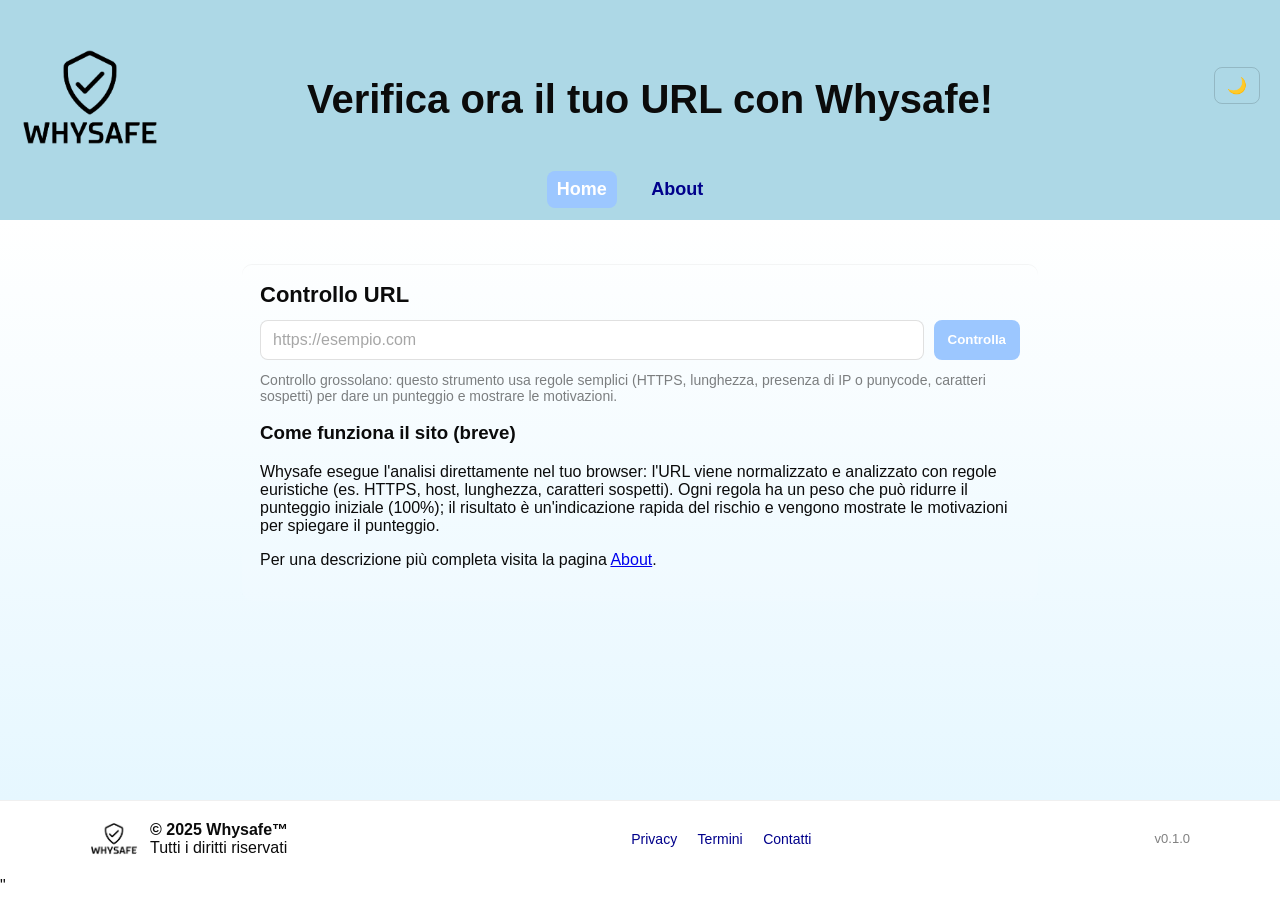
==== Whysafe/index.html @ 970ebcc9 "Secondo commit" ====
<!DOCTYPE html>
<html lang="en">
<head>
    <meta charset="UTF-8">
    <meta name="viewport" content="width=device-width, initial-scale=1.0">
    <title>Document</title>
    <link rel="stylesheet" href="styles.css">
</head>
<body>
    <header>
        <div class="navbar">
            <div class="logo"><img src="Elementi/WHISAFE3.png"> </div>
            <h1>Verifica ora il tuo URL con Whysafe!</h1>
            <nav>
                <li><a class="active" href="Index.html">Home</a></li>
                <li><a href="about.html">About</a></li>
            </nav>
            <button class="theme-toggle" aria-label="Switch to dark mode">🌙</button>
            <div class="burger">
                <div class=""></div>
                <div class=""></div>
                <div class=""></div>
            </div>
        </div>
        
    </header>
    <main>
      <section class="url-checker">
        <h2>Controllo URL</h2>
        <form id="urlForm" novalidate>
          <label for="urlInput" class="sr-only">Inserisci URL da controllare</label>
          <div class="input-row">
            <input id="urlInput" type="url" placeholder="https://esempio.com" required>
            <button type="submit" class="btn-check">Controlla</button>
          </div>
        </form>

        <div id="result" class="result hidden" aria-live="polite">
          <div class="score">
            <strong>Punteggio:</strong>
            <span id="scoreValue">—</span>
            <span id="scoreLabel" class="score-label"></span>
          </div>
          <ul id="reasons" class="reasons"></ul>
        </div>

        <p class="note">Controllo grossolano: questo strumento usa regole semplici (HTTPS, lunghezza, presenza di IP o punycode, caratteri sospetti) per dare un punteggio e mostrare le motivazioni.</p>

        <section class="how-it-works">
          <h3>Come funziona il sito (breve)</h3>
          <p>Whysafe esegue l'analisi direttamente nel tuo browser: l'URL viene normalizzato e analizzato con regole euristiche (es. HTTPS, host, lunghezza, caratteri sospetti). Ogni regola ha un peso che può ridurre il punteggio iniziale (100%); il risultato è un'indicazione rapida del rischio e vengono mostrate le motivazioni per spiegare il punteggio.</p>
          <p>Per una descrizione più completa visita la pagina <a href="about.html">About</a>.</p>
        </section>
      </section>
    </main>
    <footer class="site-footer">
      <div class="footer-inner">
        <div class="footer-brand">
          <img class="footer-logo" src="Elementi/WHISAFE3.png" alt="Whysafe logo">
          <div>
            <div class="trademark">© 2025 Whysafe™</div>
            <div class="small">Tutti i diritti riservati</div>
          </div>
        </div>

        <nav class="footer-nav" aria-label="Footer">
          <a href="privacy.html">Privacy</a>
          <a href="terms.html">Termini</a>
          <a href="contact.html">Contatti</a>
        </nav>

        <div class="footer-meta">
          <div class="version">v0.1.0</div>
        </div>
      </div>
    </footer>
    <script src="script.js"></script>
</body>
</html>"
---- Whysafe/styles.css ----
/* Theme variables */
:root {
  --bg: #ffffff;
  --text: #0b0b0b;
  --header-bg: lightblue;
  --nav-link: darkblue;
  --nav-link-hover-bg: rgb(171,171,171);
  /* default main background: gradient bianco -> azzurro */
  --main-bg: linear-gradient(180deg,#ffffff 0%, #e6f7ff 100%);
  --accent: #9cc7ff;
} 

/* Dark theme overrides */
[data-theme="dark"] {
  --bg: #0b1220;
  --text: #e6eef8;
  --header-bg: #061827;
  --nav-link: #9cc7ff;
  --nav-link-hover-bg: rgba(255,255,255,0.08);
  --main-bg: #0b1620;
  --accent: #7fb0ff;
}

body { font-family: Arial, sans-serif; margin:0; padding:0; background:var(--bg); color:var(--text); transition: background-color .3s, color .3s;}

/* Spaziatura paragrafi */
p { margin-bottom: 14px; }

/*Sezione HEADER*/
header {background-color: var(--header-bg); padding-bottom:10px;padding-top:20px;}
.logo > img {width: 140px; height: 100px;float: left; margin-left: 20px;}
.navbar {position: relative;}
.navbar > h1 {padding-top: 30px;text-align: center;font-size:40px;margin-right: 140px;}
.navbar > nav {text-align: center; padding-top: 20px;}
.navbar > nav > li {display: inline-flex; margin-right: 20px; list-style:none;}
.navbar > nav > li > a {text-decoration: none; color: var(--nav-link);font-weight: bolder;font-size: 18px; padding:10px; transition: background-color 0.3s, color 0.3s,font-weight 0.3s, border-radius 0.3s;}
.navbar > nav > li > a:hover {background-color: var(--nav-link-hover-bg); border-radius: 10px;color:var(--text);font-weight: bold;}

/* active link */
.navbar > nav > li > a.active { background: var(--accent); color: #fff; border-radius: 8px; padding: 8px 10px; }

/* theme toggle button */
.theme-toggle { position: absolute; right: 20px; top: 20px; background: transparent; border: 1px solid rgba(0,0,0,0.15); color: var(--text); padding: 8px 12px; border-radius: 8px; cursor: pointer; font-size: 16px; transition: background-color .2s, color .2s; }
.theme-toggle:hover { background-color: rgba(0,0,0,0.06); }
.theme-toggle:focus { outline: 2px solid var(--accent); outline-offset: 2px; }

/*Sezione MAIN*/
main {padding: 20px; background: var(--main-bg); min-height: 60vh; transition: background .3s; }

/* URL checker */
.url-checker { max-width: 760px; margin: 24px auto; background: rgba(255,255,255,0.03); padding: 18px; border-radius: 10px; box-shadow: 0 1px 0 rgba(0,0,0,0.04) inset; }
.url-checker h2 { margin: 0 0 12px 0; font-size: 22px; }
.input-row { display:flex; gap:10px; }
.input-row input { flex:1; padding:10px 12px; border-radius:8px; border:1px solid rgba(0,0,0,0.12); font-size:16px; background:var(--bg); color:var(--text); }
.input-row input::placeholder { color: rgba(0,0,0,0.35); }
.btn-check { padding:10px 14px; border-radius:8px; border:none; background:var(--accent); color:#fff; cursor:pointer; font-weight:700; }
.btn-check:hover { opacity:0.95; }
.result.hidden { display:none; }
.result { margin-top:16px; }
.score { font-size:18px; margin-bottom:10px; }
#scoreValue { display:inline-block; min-width:48px; text-align:center; font-weight:700; padding:4px 8px; border-radius:6px; color:#fff; }
.score-label { margin-left:10px; font-weight:600; }
.reasons { margin:0; padding:0 0 0 18px; }
.reasons li { margin:6px 0; }
.reasons li.pass { color: #90d68b; }
.reasons li.fail { color: #ff9b9b; }
.note { margin-top:12px; color: rgba(0,0,0,0.5); font-size:14px; }
/* About section */
.about { max-width: 860px; margin: 20px auto; background: rgba(255,255,255,0.92); padding: 22px; border-radius: 12px; border: 1px solid rgba(0,0,0,0.06); box-shadow: 0 6px 18px rgba(0,0,0,0.06); }
.about h2 { margin-top:0; font-size:22px; }
.about h3 { margin-top:10px; font-size:18px; }
.about p, .about li, .about ol li { color: var(--text); line-height:1.6; margin-bottom:8px; }
.about ul, .about ol { padding-left:20px; }
.about code { background: rgba(0,0,0,0.04); padding:2px 6px; border-radius:4px; font-family:monospace; font-size:90%; }
.about .note { margin-top:10px; }
@media (max-width:600px) {
  .about { padding:14px; margin:16px; }
}
/* small utility */
.sr-only { position:absolute; width:1px; height:1px; padding:0; margin:-1px; overflow:hidden; clip:rect(0,0,0,0); border:0; }

/* smooth logo fade */
.logo > img { transition: opacity .28s ease; }

/* dark tweaks */
[data-theme="dark"] .url-checker { background: rgba(255,255,255,0.02); }
[data-theme="dark"] .about { background: rgba(255,255,255,0.02); border-color: rgba(255,255,255,0.04); box-shadow: none; }
[data-theme="dark"] .input-row input::placeholder { color: rgba(230,238,248,0.45); }
[data-theme="dark"] .note { color: rgba(230,238,248,0.6); }

/* Contact section */
.contact-section { max-width: 860px; margin: 18px auto; display:grid; grid-template-columns: repeat(auto-fit,minmax(240px,1fr)); gap:16px; }
.contact-card { background: var(--bg); border:1px solid rgba(0,0,0,0.06); padding:16px; border-radius:10px; box-shadow: 0 3px 10px rgba(0,0,0,0.04); }
.contact-card h4 { margin:0 0 8px 0; font-size:16px; }
.contact-card p { margin:0; font-size:14px; color:var(--text); }
.contact-card a { color: var(--nav-link); text-decoration:none; }
.contact-form { grid-column: 1/-1; margin-top:6px; }
.contact-form input, .contact-form textarea { width:100%; padding:10px; border-radius:8px; border:1px solid rgba(0,0,0,0.1); margin-bottom:8px; background:var(--bg); color:var(--text); }
.contact-form button { background:var(--accent); color:#fff; border:none; padding:10px 12px; border-radius:8px; cursor:pointer; font-weight:700; }

@media (max-width:600px) {
  .contact-section { grid-template-columns: 1fr; }
}

/* dark tweaks for contact */
[data-theme="dark"] .contact-card { border-color: rgba(255,255,255,0.04); box-shadow:none; }

/* Footer */
.site-footer { border-top:1px solid rgba(0,0,0,0.06); padding:20px 12px; background: transparent; color:var(--text); }
.footer-inner { max-width:1100px; margin:0 auto; display:flex; gap:20px; align-items:center; justify-content:space-between; flex-wrap:wrap; }
.footer-brand { display:flex; gap:12px; align-items:center; }
.footer-brand .footer-logo { width:48px; height:auto; border-radius:6px; transition: opacity .25s ease; }
.trademark { font-weight:700; }
.footer-nav a { margin:0 8px; color:var(--nav-link); text-decoration:none; font-size:14px; }
.footer-nav a:hover { text-decoration:underline; }
.footer-meta { display:flex; gap:12px; align-items:center; color:rgba(0,0,0,0.6); font-size:14px; }

.version { font-size:13px; color:rgba(0,0,0,0.5); }

@media (max-width:600px) {
  .footer-inner { flex-direction:column; align-items:flex-start; }
  .footer-nav { margin-top:10px; }
}

/* dark footer tweaks */
[data-theme="dark"] .site-footer { border-top-color: rgba(255,255,255,0.03); color:var(--text); }
[data-theme="dark"] .footer-meta { color: rgba(230,238,248,0.6); }
[data-theme="dark"] .footer-nav a { color: var(--nav-link); }
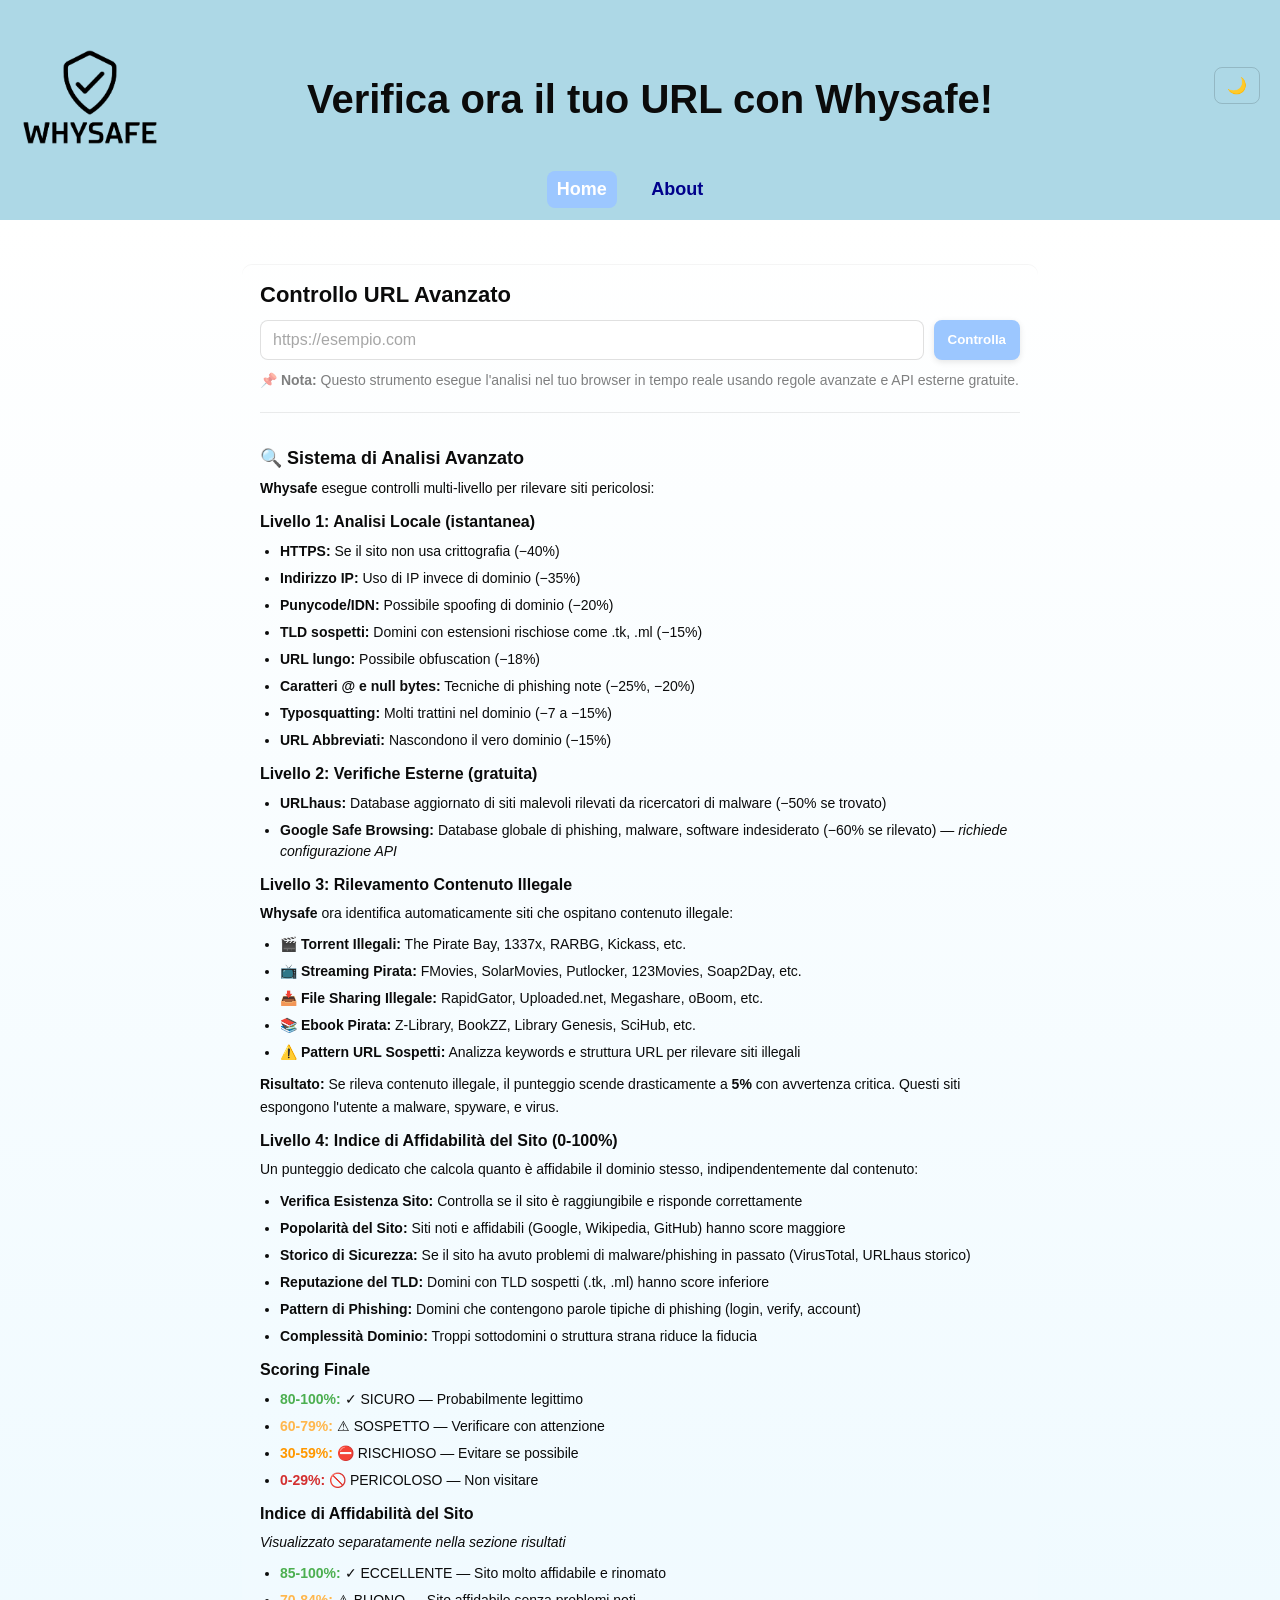
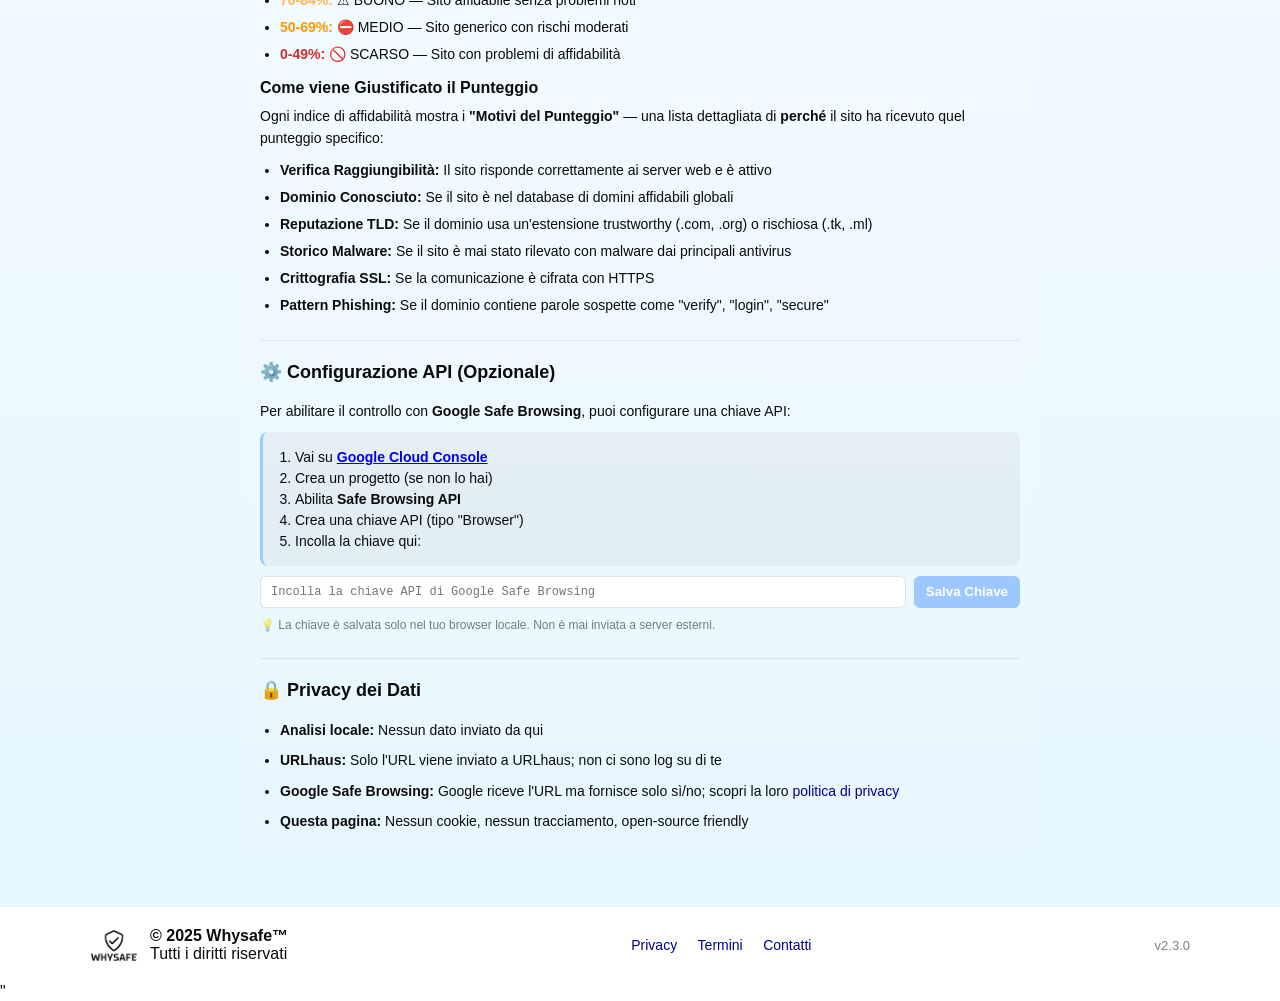
==== commit 2f86f692: "Quarto commit" ====
--- a/Whysafe/index.html
+++ b/Whysafe/index.html
@@ -12,7 +12,7 @@
             <div class="logo"><img src="Elementi/WHISAFE3.png"> </div>
             <h1>Verifica ora il tuo URL con Whysafe!</h1>
             <nav>
-                <li><a class="active" href="Index.html">Home</a></li>
+                <li><a class="active" href="index.html">Home</a></li>
                 <li><a href="about.html">About</a></li>
             </nav>
             <button class="theme-toggle" aria-label="Switch to dark mode">🌙</button>
@@ -26,7 +26,7 @@
     </header>
     <main>
       <section class="url-checker">
-        <h2>Controllo URL</h2>
+        <h2>Controllo URL Avanzato</h2>
         <form id="urlForm" novalidate>
           <label for="urlInput" class="sr-only">Inserisci URL da controllare</label>
           <div class="input-row">
@@ -42,14 +42,120 @@
             <span id="scoreLabel" class="score-label"></span>
           </div>
           <ul id="reasons" class="reasons"></ul>
+          <div class="api-info">
+            ℹ️ Il controllo usa analisi locale + API esterne (URLhaus, Google Safe Browsing se configurato)
+          </div>
         </div>
 
-        <p class="note">Controllo grossolano: questo strumento usa regole semplici (HTTPS, lunghezza, presenza di IP o punycode, caratteri sospetti) per dare un punteggio e mostrare le motivazioni.</p>
+        <p class="note"><strong>📌 Nota:</strong> Questo strumento esegue l'analisi nel tuo browser in tempo reale usando regole avanzate e API esterne gratuite.</p>
 
         <section class="how-it-works">
-          <h3>Come funziona il sito (breve)</h3>
-          <p>Whysafe esegue l'analisi direttamente nel tuo browser: l'URL viene normalizzato e analizzato con regole euristiche (es. HTTPS, host, lunghezza, caratteri sospetti). Ogni regola ha un peso che può ridurre il punteggio iniziale (100%); il risultato è un'indicazione rapida del rischio e vengono mostrate le motivazioni per spiegare il punteggio.</p>
-          <p>Per una descrizione più completa visita la pagina <a href="about.html">About</a>.</p>
+          <h3>🔍 Sistema di Analisi Avanzato</h3>
+          <p><strong>Whysafe</strong> esegue controlli multi-livello per rilevare siti pericolosi:</p>
+          
+          <h4>Livello 1: Analisi Locale (istantanea)</h4>
+          <ul>
+            <li><strong>HTTPS:</strong> Se il sito non usa crittografia (−40%)</li>
+            <li><strong>Indirizzo IP:</strong> Uso di IP invece di dominio (−35%)</li>
+            <li><strong>Punycode/IDN:</strong> Possibile spoofing di dominio (−20%)</li>
+            <li><strong>TLD sospetti:</strong> Domini con estensioni rischiose come .tk, .ml (−15%)</li>
+            <li><strong>URL lungo:</strong> Possibile obfuscation (−18%)</li>
+            <li><strong>Caratteri @ e null bytes:</strong> Tecniche di phishing note (−25%, −20%)</li>
+            <li><strong>Typosquatting:</strong> Molti trattini nel dominio (−7 a −15%)</li>
+            <li><strong>URL Abbreviati:</strong> Nascondono il vero dominio (−15%)</li>
+          </ul>
+
+          <h4>Livello 2: Verifiche Esterne (gratuita)</h4>
+          <ul>
+            <li><strong>URLhaus:</strong> Database aggiornato di siti malevoli rilevati da ricercatori di malware (−50% se trovato)</li>
+            <li><strong>Google Safe Browsing:</strong> Database globale di phishing, malware, software indesiderato (−60% se rilevato) <em>— richiede configurazione API</em></li>
+          </ul>
+
+          <h4>Livello 3: Rilevamento Contenuto Illegale</h4>
+          <p><strong>Whysafe</strong> ora identifica automaticamente siti che ospitano contenuto illegale:</p>
+          <ul>
+            <li><strong>🎬 Torrent Illegali:</strong> The Pirate Bay, 1337x, RARBG, Kickass, etc.</li>
+            <li><strong>📺 Streaming Pirata:</strong> FMovies, SolarMovies, Putlocker, 123Movies, Soap2Day, etc.</li>
+            <li><strong>📥 File Sharing Illegale:</strong> RapidGator, Uploaded.net, Megashare, oBoom, etc.</li>
+            <li><strong>📚 Ebook Pirata:</strong> Z-Library, BookZZ, Library Genesis, SciHub, etc.</li>
+            <li><strong>⚠️ Pattern URL Sospetti:</strong> Analizza keywords e struttura URL per rilevare siti illegali</li>
+          </ul>
+          <p><strong>Risultato:</strong> Se rileva contenuto illegale, il punteggio scende drasticamente a <strong>5%</strong> con avvertenza critica. Questi siti espongono l'utente a malware, spyware, e virus.</p>
+
+          <h4>Livello 4: Indice di Affidabilità del Sito (0-100%)</h4>
+          <p>Un punteggio dedicato che calcola quanto è affidabile il dominio stesso, indipendentemente dal contenuto:</p>
+          <ul>
+            <li><strong>Verifica Esistenza Sito:</strong> Controlla se il sito è raggiungibile e risponde correttamente</li>
+            <li><strong>Popolarità del Sito:</strong> Siti noti e affidabili (Google, Wikipedia, GitHub) hanno score maggiore</li>
+            <li><strong>Storico di Sicurezza:</strong> Se il sito ha avuto problemi di malware/phishing in passato (VirusTotal, URLhaus storico)</li>
+            <li><strong>Reputazione del TLD:</strong> Domini con TLD sospetti (.tk, .ml) hanno score inferiore</li>
+            <li><strong>Pattern di Phishing:</strong> Domini che contengono parole tipiche di phishing (login, verify, account)</li>
+            <li><strong>Complessità Dominio:</strong> Troppi sottodomini o struttura strana riduce la fiducia</li>
+          </ul>
+
+          <h4>Scoring Finale</h4>
+          <ul>
+            <li><strong style="color: #4caf50;">80-100%:</strong> ✓ SICURO — Probabilmente legittimo</li>
+            <li><strong style="color: #ffb74d;">60-79%:</strong> ⚠ SOSPETTO — Verificare con attenzione</li>
+            <li><strong style="color: #ff9800;">30-59%:</strong> ⛔ RISCHIOSO — Evitare se possibile</li>
+            <li><strong style="color: #d32f2f;">0-29%:</strong> 🚫 PERICOLOSO — Non visitare</li>
+          </ul>
+
+          <h4>Indice di Affidabilità del Sito </h4>
+          <p><em>Visualizzato separatamente nella sezione risultati</em></p>
+          <ul>
+            <li><strong style="color: #4caf50;">85-100%:</strong> ✓ ECCELLENTE — Sito molto affidabile e rinomato</li>
+            <li><strong style="color: #ffb74d;">70-84%:</strong> ⚠ BUONO — Sito affidabile senza problemi noti</li>
+            <li><strong style="color: #ff9800;">50-69%:</strong> ⛔ MEDIO — Sito generico con rischi moderati</li>
+            <li><strong style="color: #d32f2f;">0-49%:</strong> 🚫 SCARSO — Sito con problemi di affidabilità</li>
+          </ul>
+
+          <h4>Come viene Giustificato il Punteggio</h4>
+          <p>Ogni indice di affidabilità mostra i <strong>"Motivi del Punteggio"</strong> — una lista dettagliata di <strong>perché</strong> il sito ha ricevuto quel punteggio specifico:</p>
+          <ul>
+            <li><strong>Verifica Raggiungibilità:</strong> Il sito risponde correttamente ai server web e è attivo</li>
+            <li><strong>Dominio Conosciuto:</strong> Se il sito è nel database di domini affidabili globali</li>
+            <li><strong>Reputazione TLD:</strong> Se il dominio usa un'estensione trustworthy (.com, .org) o rischiosa (.tk, .ml)</li>
+            <li><strong>Storico Malware:</strong> Se il sito è mai stato rilevato con malware dai principali antivirus</li>
+            <li><strong>Crittografia SSL:</strong> Se la comunicazione è cifrata con HTTPS</li>
+            <li><strong>Pattern Phishing:</strong> Se il dominio contiene parole sospette come "verify", "login", "secure"</li>
+          </ul>
+        </section>
+
+        <section class="api-config">
+          <h3>⚙️ Configurazione API (Opzionale)</h3>
+          <p>Per abilitare il controllo con <strong>Google Safe Browsing</strong>, puoi configurare una chiave API:</p>
+          
+          <div style="background: rgba(0,0,0,0.04); padding: 12px; border-radius: 8px; margin: 10px 0; border-left: 3px solid var(--accent);">
+            <ol style="margin: 0; padding-left: 20px;">
+              <li>Vai su <strong><a href="https://console.cloud.google.com/" target="_blank">Google Cloud Console</a></strong></li>
+              <li>Crea un progetto (se non lo hai)</li>
+              <li>Abilita <strong>Safe Browsing API</strong></li>
+              <li>Crea una chiave API (tipo "Browser")</li>
+              <li>Incolla la chiave qui:</li>
+            </ol>
+          </div>
+
+          <div style="display: flex; gap: 8px; margin-top: 10px;">
+            <input id="apiKeyInput" type="password" placeholder="Incolla la chiave API di Google Safe Browsing" style="flex: 1;">
+            <button type="button" onclick="document.dispatchEvent(new CustomEvent('setApiKey', {detail: document.getElementById('apiKeyInput').value}))" style="background: var(--accent); color: #fff; border: none; padding: 8px 12px; border-radius: 6px; cursor: pointer; font-weight: 600;">
+              Salva Chiave
+            </button>
+          </div>
+          
+          <p style="font-size: 12px; color: rgba(0,0,0,0.5); margin-top: 8px;">
+            💡 La chiave è salvata solo nel tuo browser locale. Non è mai inviata a server esterni.
+          </p>
+        </section>
+
+        <section class="data-privacy">
+          <h3>🔒 Privacy dei Dati</h3>
+          <ul>
+            <li><strong>Analisi locale:</strong> Nessun dato inviato da qui</li>
+            <li><strong>URLhaus:</strong> Solo l'URL viene inviato a URLhaus; non ci sono log su di te</li>
+            <li><strong>Google Safe Browsing:</strong> Google riceve l'URL ma fornisce solo sì/no; scopri la loro <a href="https://safebrowsing.google.com/" target="_blank">politica di privacy</a></li>
+            <li><strong>Questa pagina:</strong> Nessun cookie, nessun tracciamento, open-source friendly</li>
+          </ul>
         </section>
       </section>
     </main>
@@ -70,7 +176,7 @@
         </nav>
 
         <div class="footer-meta">
-          <div class="version">v0.1.0</div>
+          <div class="version">v2.3.0</div>
         </div>
       </div>
     </footer>
--- a/Whysafe/styles.css
+++ b/Whysafe/styles.css
@@ -125,4 +125,643 @@
 /* dark footer tweaks */
 [data-theme="dark"] .site-footer { border-top-color: rgba(255,255,255,0.03); color:var(--text); }
 [data-theme="dark"] .footer-meta { color: rgba(230,238,248,0.6); }
-[data-theme="dark"] .footer-nav a { color: var(--nav-link); }+[data-theme="dark"] .footer-nav a { color: var(--nav-link); }
+
+/* ========== Enhanced URL Checker Styles ========== */
+
+/* Loading spinner */
+.loading-spinner {
+  display: inline-block;
+  width: 14px;
+  height: 14px;
+  border: 2px solid rgba(0,0,0,0.1);
+  border-top-color: var(--accent);
+  border-radius: 50%;
+  animation: spin 0.8s linear infinite;
+  margin-right: 8px;
+  vertical-align: middle;
+}
+
+@keyframes spin {
+  to { transform: rotate(360deg); }
+}
+
+/* Improved result display */
+.result {
+  animation: slideIn 0.3s ease-out;
+}
+
+@keyframes slideIn {
+  from {
+    opacity: 0;
+    transform: translateY(-10px);
+  }
+  to {
+    opacity: 1;
+    transform: translateY(0);
+  }
+}
+
+#scoreValue {
+  font-size: 24px !important;
+  padding: 8px 12px !important;
+  min-width: 80px !important;
+  box-shadow: 0 2px 8px rgba(0,0,0,0.15);
+  transition: all 0.3s ease;
+}
+
+.score-label {
+  font-size: 16px;
+  font-weight: 700;
+  letter-spacing: 0.5px;
+  transition: color 0.3s ease;
+}
+
+/* Enhanced reasons list */
+.reasons {
+  background: rgba(255,255,255,0.5);
+  border-left: 4px solid var(--accent);
+  padding: 12px 16px;
+  border-radius: 6px;
+  margin-top: 12px;
+}
+
+[data-theme="dark"] .reasons {
+  background: rgba(255,255,255,0.04);
+  border-left-color: var(--accent);
+}
+
+.reasons li {
+  margin: 8px 0;
+  line-height: 1.5;
+  font-size: 14px;
+}
+
+.reasons li.pass {
+  color: #2e7d32;
+  font-weight: 500;
+}
+
+[data-theme="dark"] .reasons li.pass {
+  color: #90d68b;
+}
+
+.reasons li.fail {
+  color: #c62828;
+  font-weight: 500;
+}
+
+[data-theme="dark"] .reasons li.fail {
+  color: #ff9b9b;
+}
+
+/* Score value gradients for different threat levels */
+#scoreValue[style*="background: rgb(76, 175, 80)"] {
+  box-shadow: 0 0 12px rgba(76, 175, 80, 0.3);
+}
+
+#scoreValue[style*="background: rgb(255, 184, 77)"] {
+  box-shadow: 0 0 12px rgba(255, 184, 77, 0.3);
+}
+
+#scoreValue[style*="background: rgb(255, 152, 0)"] {
+  box-shadow: 0 0 12px rgba(255, 152, 0, 0.3);
+}
+
+#scoreValue[style*="background: rgb(211, 47, 47)"] {
+  box-shadow: 0 0 12px rgba(211, 47, 47, 0.3);
+}
+
+/* API info section */
+.api-info {
+  background: rgba(156, 199, 255, 0.1);
+  border-radius: 8px;
+  padding: 12px 14px;
+  margin-top: 12px;
+  font-size: 12px;
+  color: rgba(0,0,0,0.6);
+  border-left: 3px solid var(--accent);
+}
+
+[data-theme="dark"] .api-info {
+  background: rgba(156, 199, 255, 0.05);
+  color: rgba(230,238,248,0.5);
+}
+
+/* Improved input focus states */
+.input-row input:focus {
+  outline: none;
+  border-color: var(--accent);
+  box-shadow: 0 0 0 3px rgba(156, 199, 255, 0.2);
+}
+
+/* Button improvements */
+.btn-check {
+  transition: all 0.25s ease;
+  box-shadow: 0 2px 6px rgba(0,0,0,0.1);
+}
+
+.btn-check:hover {
+  transform: translateY(-2px);
+  box-shadow: 0 4px 12px rgba(0,0,0,0.15);
+}
+
+.btn-check:active {
+  transform: translateY(0);
+}
+
+/* How it works section */
+.how-it-works {
+  margin-top: 24px;
+  padding-top: 20px;
+  border-top: 1px solid rgba(0,0,0,0.08);
+}
+
+.how-it-works h3,
+.how-it-works h4 {
+  margin: 14px 0 8px 0;
+  font-size: 16px;
+}
+
+.how-it-works h3 {
+  font-size: 18px;
+}
+
+.how-it-works p {
+  margin: 8px 0;
+  font-size: 14px;
+  line-height: 1.6;
+}
+
+.how-it-works ul,
+.how-it-works ol {
+  margin: 10px 0;
+  padding-left: 20px;
+  font-size: 14px;
+}
+
+.how-it-works li {
+  margin: 6px 0;
+  line-height: 1.5;
+}
+
+.how-it-works a {
+  color: var(--nav-link);
+  text-decoration: none;
+}
+
+.how-it-works a:hover {
+  text-decoration: underline;
+}
+
+/* API Configuration section */
+.api-config {
+  margin-top: 24px;
+  padding-top: 20px;
+  border-top: 1px solid rgba(0,0,0,0.08);
+}
+
+.api-config h3 {
+  margin-top: 0;
+  font-size: 18px;
+}
+
+.api-config p {
+  font-size: 14px;
+  margin: 10px 0;
+  line-height: 1.5;
+}
+
+.api-config ol {
+  margin: 8px 0;
+  padding-left: 20px;
+  font-size: 14px;
+}
+
+.api-config li {
+  margin: 5px 0;
+}
+
+.api-config input {
+  padding: 8px 10px;
+  border-radius: 6px;
+  border: 1px solid rgba(0,0,0,0.12);
+  background: var(--bg);
+  color: var(--text);
+  font-family: monospace;
+  font-size: 12px;
+}
+
+[data-theme="dark"] .api-config input {
+  border-color: rgba(255,255,255,0.08);
+}
+
+.api-config button {
+  background: var(--accent);
+  color: #fff;
+  border: none;
+  padding: 8px 14px;
+  border-radius: 6px;
+  cursor: pointer;
+  font-weight: 600;
+  transition: all 0.25s ease;
+  white-space: nowrap;
+}
+
+.api-config button:hover {
+  opacity: 0.95;
+  transform: translateY(-1px);
+}
+
+/* Data privacy section */
+.data-privacy {
+  margin-top: 24px;
+  padding-top: 20px;
+  border-top: 1px solid rgba(0,0,0,0.08);
+}
+
+.data-privacy h3 {
+  margin-top: 0;
+  font-size: 18px;
+}
+
+.data-privacy ul {
+  margin: 12px 0;
+  padding-left: 20px;
+  font-size: 14px;
+}
+
+.data-privacy li {
+  margin: 8px 0;
+  line-height: 1.6;
+}
+
+.data-privacy a {
+  color: var(--nav-link);
+  text-decoration: none;
+}
+
+.data-privacy a:hover {
+  text-decoration: underline;
+}
+
+/* Dark theme tweaks for new sections */
+[data-theme="dark"] .how-it-works,
+[data-theme="dark"] .api-config,
+[data-theme="dark"] .data-privacy {
+  border-top-color: rgba(255,255,255,0.04);
+}
+
+/* ========== SITE REPUTATION BOX ========== */
+
+.reputation-box {
+  background: linear-gradient(135deg, rgba(76, 175, 80, 0.08) 0%, rgba(255, 152, 0, 0.04) 100%);
+  border: 2px solid rgba(76, 175, 80, 0.3);
+  border-radius: 10px;
+  padding: 16px;
+  margin: 12px 0 16px 0;
+  box-shadow: 0 4px 12px rgba(76, 175, 80, 0.1);
+}
+
+[data-theme="dark"] .reputation-box {
+  background: linear-gradient(135deg, rgba(76, 175, 80, 0.05) 0%, rgba(255, 152, 0, 0.02) 100%);
+  border-color: rgba(76, 175, 80, 0.2);
+  box-shadow: 0 2px 8px rgba(76, 175, 80, 0.08);
+}
+
+.reputation-score {
+  padding: 12px 0;
+}
+
+.reputation-score strong {
+  font-size: 16px;
+  display: block;
+  margin-bottom: 8px;
+}
+
+/* Reputation score bar (visual gauge) */
+.reputation-gauge {
+  width: 100%;
+  height: 20px;
+  background: linear-gradient(to right, 
+    #d32f2f 0%, 
+    #ff9800 30%, 
+    #ffb74d 50%, 
+    #4caf50 100%);
+  border-radius: 10px;
+  margin-top: 8px;
+  overflow: hidden;
+  box-shadow: inset 0 1px 2px rgba(0,0,0,0.1);
+}
+
+.reputation-gauge-fill {
+  height: 100%;
+  background: rgba(255,255,255,0.9);
+  border-radius: 10px;
+  transition: width 0.6s cubic-bezier(0.4, 0.0, 0.2, 1);
+}
+
+/* Trustworthiness indicators */
+.trust-indicator {
+  display: inline-flex;
+  align-items: center;
+  gap: 6px;
+  padding: 4px 8px;
+  border-radius: 6px;
+  font-size: 12px;
+  font-weight: 600;
+  margin-top: 8px;
+  background: rgba(0,0,0,0.04);
+}
+
+.trust-indicator.excellent {
+  background: rgba(76, 175, 80, 0.15);
+  color: #2e7d32;
+}
+
+.trust-indicator.good {
+  background: rgba(255, 184, 77, 0.15);
+  color: #f57c00;
+}
+
+.trust-indicator.medium {
+  background: rgba(255, 152, 0, 0.15);
+  color: #e65100;
+}
+
+.trust-indicator.poor {
+  background: rgba(211, 47, 47, 0.15);
+  color: #c62828;
+}
+
+[data-theme="dark"] .trust-indicator {
+  background: rgba(255,255,255,0.06);
+}
+
+[data-theme="dark"] .trust-indicator.excellent {
+  background: rgba(76, 175, 80, 0.2);
+  color: #90d68b;
+}
+
+[data-theme="dark"] .trust-indicator.good {
+  background: rgba(255, 184, 77, 0.2);
+  color: #ffb74d;
+}
+
+[data-theme="dark"] .trust-indicator.medium {
+  background: rgba(255, 152, 0, 0.2);
+  color: #ffb74d;
+}
+
+[data-theme="dark"] .trust-indicator.poor {
+  background: rgba(211, 47, 47, 0.2);
+  color: #ff9b9b;
+}
+
+/* Justifications box for reputation explanations */
+.justifications-box {
+  background: rgba(156, 199, 255, 0.08);
+  border-left: 4px solid #9cc7ff;
+  padding: 12px 14px;
+  border-radius: 6px;
+  margin-top: 12px;
+  font-size: 13px;
+}
+
+[data-theme="dark"] .justifications-box {
+  background: rgba(156, 199, 255, 0.04);
+  border-left-color: #7fb0ff;
+}
+
+.justification-item {
+  line-height: 1.6;
+  margin: 6px 0;
+  color: rgba(0,0,0,0.7);
+  font-size: 13px;
+}
+
+[data-theme="dark"] .justification-item {
+  color: rgba(230,238,248,0.75);
+}
+
+/* ========== SITE NOT FOUND WARNING ========== */
+
+.site-not-found-warning {
+  background: linear-gradient(135deg, rgba(211, 47, 47, 0.1) 0%, rgba(233, 30, 99, 0.05) 100%);
+  border: 3px solid #d32f2f;
+  border-radius: 12px;
+  padding: 32px 28px;
+  margin: 20px 0;
+  text-align: center;
+  box-shadow: 0 8px 24px rgba(211, 47, 47, 0.15);
+  animation: slideInWarning 0.4s cubic-bezier(0.34, 1.56, 0.64, 1);
+}
+
+@keyframes slideInWarning {
+  from {
+    opacity: 0;
+    transform: translateY(-20px);
+  }
+  to {
+    opacity: 1;
+    transform: translateY(0);
+  }
+}
+
+.site-not-found-icon {
+  font-size: 64px;
+  margin-bottom: 16px;
+  display: block;
+}
+
+.site-not-found-title {
+  font-size: 32px;
+  font-weight: 900;
+  color: #d32f2f;
+  letter-spacing: 1px;
+  margin-bottom: 12px;
+  text-transform: uppercase;
+  text-shadow: 0 2px 4px rgba(211, 47, 47, 0.1);
+}
+
+.site-not-found-reason {
+  font-size: 18px;
+  font-weight: 600;
+  color: #c62828;
+  margin-bottom: 12px;
+  line-height: 1.4;
+}
+
+.site-not-found-desc {
+  font-size: 14px;
+  color: rgba(0, 0, 0, 0.6);
+  line-height: 1.6;
+  margin-top: 16px;
+  padding-top: 16px;
+  border-top: 2px solid rgba(211, 47, 47, 0.2);
+}
+
+[data-theme="dark"] .site-not-found-warning {
+  background: linear-gradient(135deg, rgba(211, 47, 47, 0.08) 0%, rgba(233, 30, 99, 0.03) 100%);
+  border-color: #ff5252;
+  box-shadow: 0 4px 16px rgba(211, 47, 47, 0.2);
+}
+
+[data-theme="dark"] .site-not-found-title {
+  color: #ff5252;
+  text-shadow: 0 1px 3px rgba(211, 47, 47, 0.15);
+}
+
+[data-theme="dark"] .site-not-found-reason {
+  color: #ff5252;
+}
+
+[data-theme="dark"] .site-not-found-desc {
+  color: rgba(230, 238, 248, 0.7);
+  border-top-color: rgba(255, 82, 82, 0.2);
+}
+
+/* Reputation factors breakdown */
+.reputation-factors {
+  margin-top: 12px;
+  padding-top: 12px;
+  border-top: 1px solid rgba(0,0,0,0.08);
+}
+
+.reputation-factors h4 {
+  margin: 0 0 8px 0;
+  font-size: 13px;
+  font-weight: 700;
+  text-transform: uppercase;
+  letter-spacing: 0.5px;
+  color: rgba(0,0,0,0.6);
+}
+
+[data-theme="dark"] .reputation-factors h4 {
+  color: rgba(230,238,248,0.5);
+}
+
+/* Enhance reasons list styling for reputation items */
+.reasons li[data-reputation-detail] {
+  padding: 6px 0;
+  border-left: 3px solid transparent;
+  padding-left: 10px;
+}
+
+.reasons li[data-reputation-detail].pass {
+  border-left-color: #4caf50;
+}
+
+.reasons li[data-reputation-detail].fail {
+  border-left-color: #ff6b6b;
+}
+
+/* ========== ILLEGAL CONTENT WARNING ========== */
+
+.illegal-content-warning {
+  background: linear-gradient(135deg, rgba(211, 47, 47, 0.15) 0%, rgba(244, 67, 54, 0.08) 100%);
+  border: 4px solid #d32f2f;
+  border-radius: 16px;
+  padding: 28px;
+  margin: 20px 0;
+  box-shadow: 0 12px 32px rgba(211, 47, 47, 0.25), inset 0 1px 0 rgba(255, 255, 255, 0.3);
+  animation: slideInWarning 0.5s cubic-bezier(0.34, 1.56, 0.64, 1);
+}
+
+.illegal-content-header {
+  display: flex;
+  align-items: center;
+  gap: 16px;
+  margin-bottom: 20px;
+  padding-bottom: 16px;
+  border-bottom: 2px solid rgba(211, 47, 47, 0.3);
+}
+
+.illegal-content-icon {
+  font-size: 56px;
+  line-height: 1;
+  flex-shrink: 0;
+  filter: drop-shadow(0 2px 4px rgba(211, 47, 47, 0.2));
+}
+
+.illegal-content-title {
+  font-size: 28px;
+  font-weight: 900;
+  letter-spacing: 1.5px;
+  text-transform: uppercase;
+  line-height: 1.2;
+  text-shadow: 0 2px 4px rgba(211, 47, 47, 0.15);
+}
+
+.illegal-content-severity {
+  font-size: 12px;
+  margin-top: 6px;
+  font-weight: 600;
+  text-transform: uppercase;
+  letter-spacing: 0.5px;
+  opacity: 0.95;
+}
+
+.illegal-content-body {
+  text-align: left;
+}
+
+.illegal-reason {
+  font-size: 15px;
+  line-height: 1.6;
+  color: #b71c1c;
+  font-weight: 600;
+  margin-bottom: 12px;
+}
+
+.illegal-details {
+  padding: 12px 14px;
+  background: rgba(211, 47, 47, 0.08);
+  border-left: 3px solid #d32f2f;
+  border-radius: 6px;
+  margin: 12px 0;
+  font-size: 13px;
+  color: #c62828;
+}
+
+.illegal-warning {
+  background: rgba(211, 47, 47, 0.12) !important;
+  border-left-color: #d32f2f !important;
+}
+
+/* Dark theme for illegal content */
+[data-theme="dark"] .illegal-content-warning {
+  background: linear-gradient(135deg, rgba(244, 67, 54, 0.12) 0%, rgba(229, 57, 53, 0.06) 100%);
+  border-color: #ff5252;
+  box-shadow: 0 12px 32px rgba(244, 67, 54, 0.3), inset 0 1px 0 rgba(255, 255, 255, 0.05);
+}
+
+[data-theme="dark"] .illegal-content-header {
+  border-bottom-color: rgba(255, 82, 82, 0.3);
+  color: #ff5252;
+}
+
+[data-theme="dark"] .illegal-content-icon {
+  filter: drop-shadow(0 2px 4px rgba(244, 67, 54, 0.3));
+}
+
+[data-theme="dark"] .illegal-content-title {
+  color: #ff5252;
+  text-shadow: 0 2px 4px rgba(244, 67, 54, 0.2);
+}
+
+[data-theme="dark"] .illegal-reason {
+  color: #ff5252;
+}
+
+[data-theme="dark"] .illegal-details {
+  background: rgba(244, 67, 54, 0.1);
+  border-left-color: #ff5252;
+  color: #ff7043;
+}
+
+[data-theme="dark"] .illegal-warning {
+  background: rgba(244, 67, 54, 0.12) !important;
+  border-left-color: #ff5252 !important;
+  color: #ff7043 !important;
+}
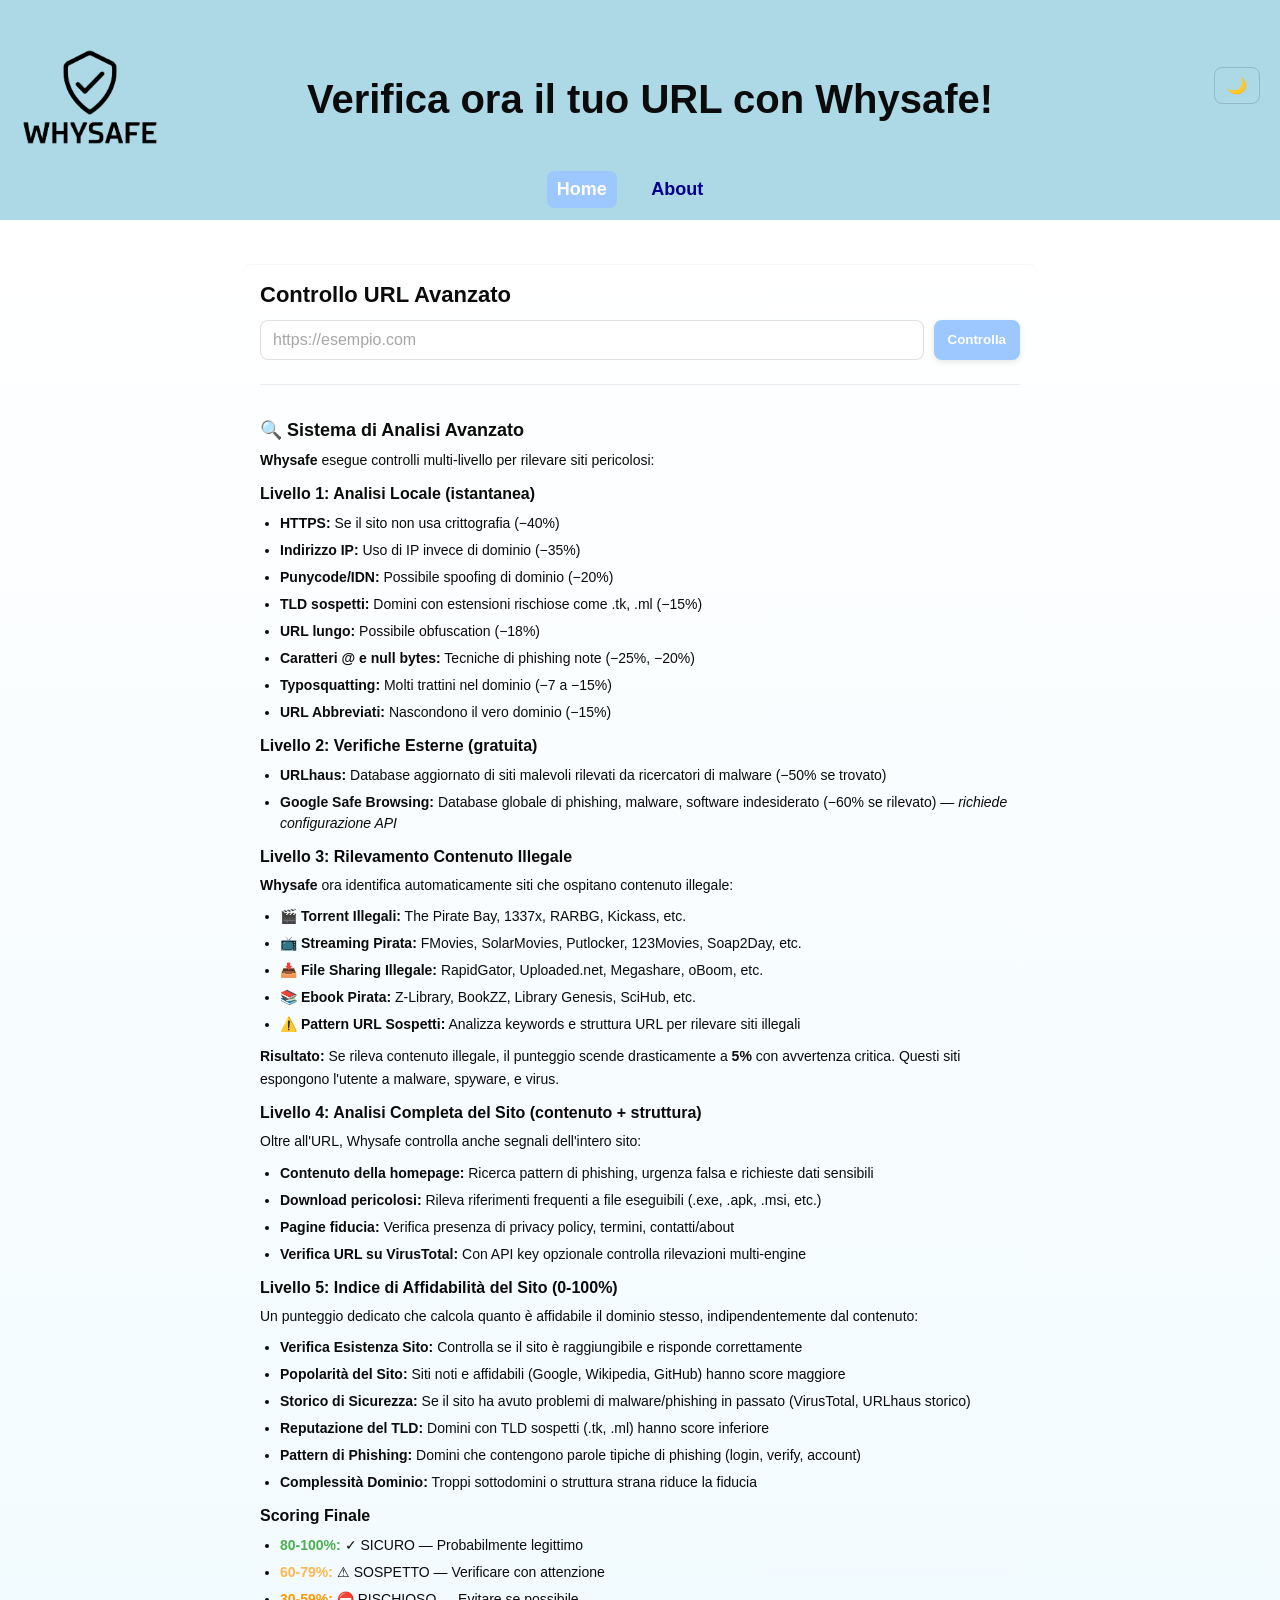
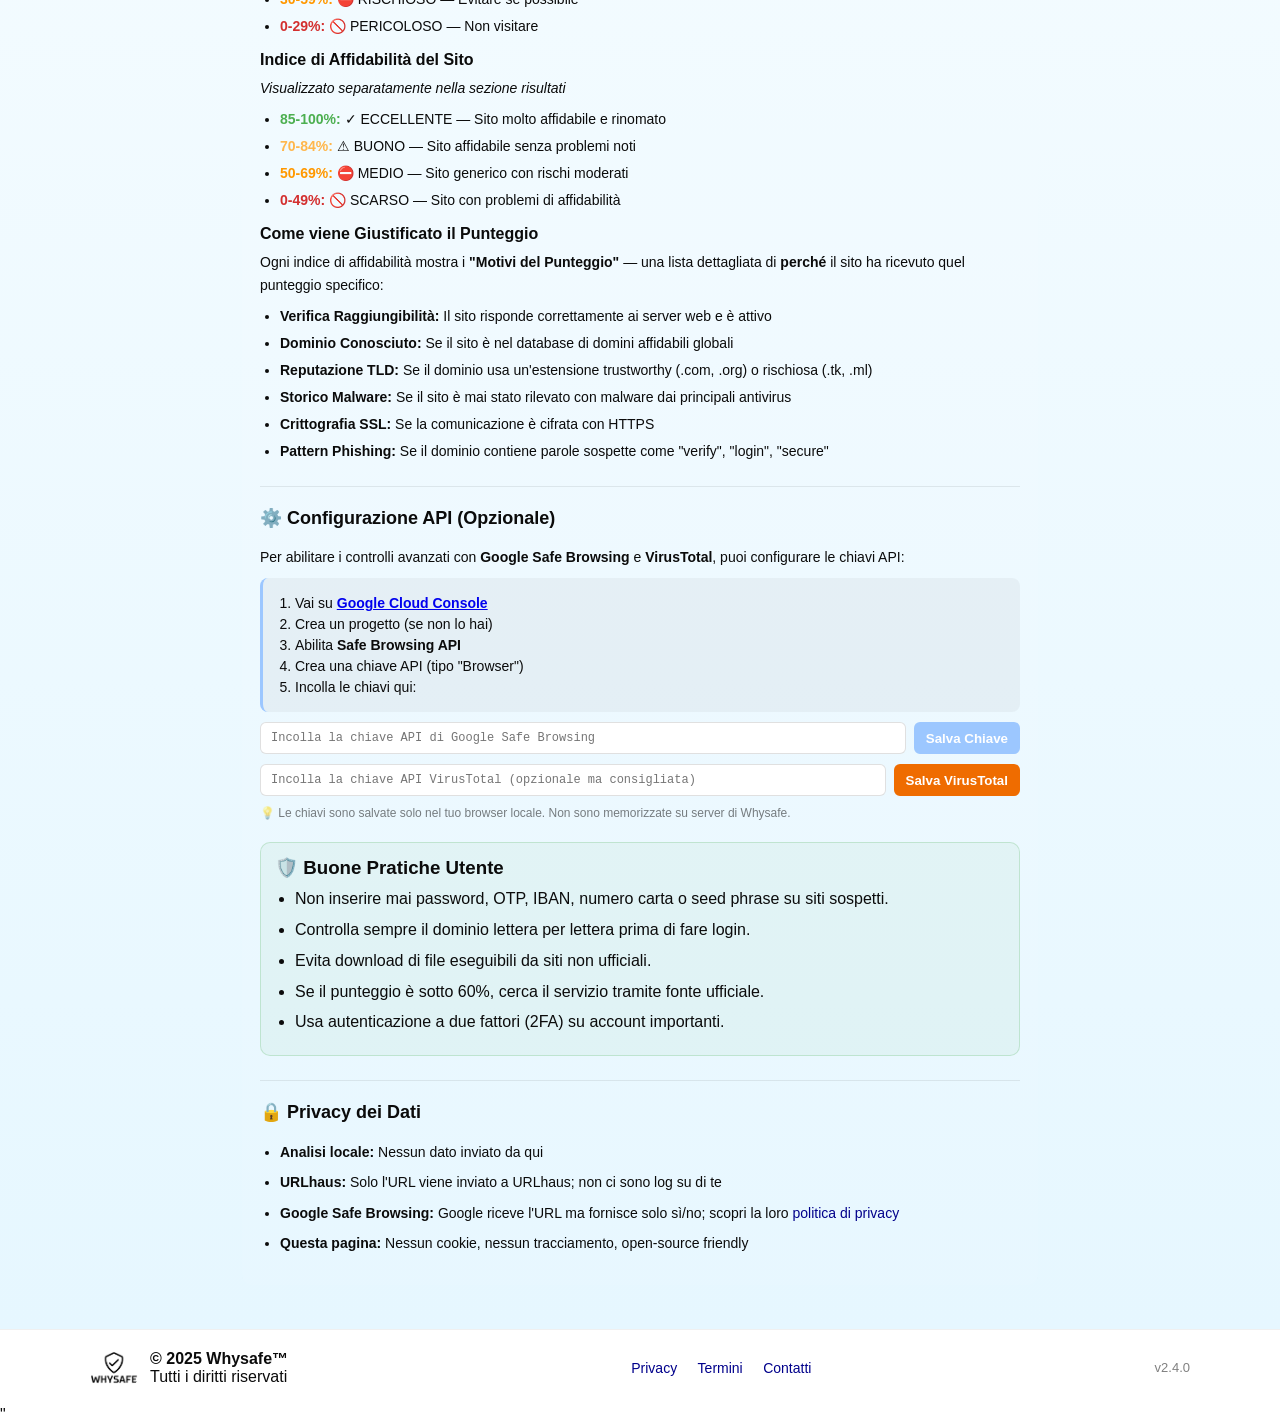
==== commit 8323b1b9: "Quinto commit" ====
--- a/Whysafe/index.html
+++ b/Whysafe/index.html
@@ -4,6 +4,20 @@
     <meta charset="UTF-8">
     <meta name="viewport" content="width=device-width, initial-scale=1.0">
     <title>Document</title>
+    <meta name="color-scheme" content="light dark">
+    <script>
+      (function () {
+        try {
+          var stored = localStorage.getItem('theme');
+          var dark = stored ? stored === 'dark' : (window.matchMedia && window.matchMedia('(prefers-color-scheme: dark)').matches);
+          if (dark) {
+            document.documentElement.setAttribute('data-theme', 'dark');
+          } else {
+            document.documentElement.removeAttribute('data-theme');
+          }
+        } catch (e) {}
+      })();
+    </script>
     <link rel="stylesheet" href="styles.css">
 </head>
 <body>
@@ -47,8 +61,6 @@
           </div>
         </div>
 
-        <p class="note"><strong>📌 Nota:</strong> Questo strumento esegue l'analisi nel tuo browser in tempo reale usando regole avanzate e API esterne gratuite.</p>
-
         <section class="how-it-works">
           <h3>🔍 Sistema di Analisi Avanzato</h3>
           <p><strong>Whysafe</strong> esegue controlli multi-livello per rilevare siti pericolosi:</p>
@@ -82,7 +94,16 @@
           </ul>
           <p><strong>Risultato:</strong> Se rileva contenuto illegale, il punteggio scende drasticamente a <strong>5%</strong> con avvertenza critica. Questi siti espongono l'utente a malware, spyware, e virus.</p>
 
-          <h4>Livello 4: Indice di Affidabilità del Sito (0-100%)</h4>
+          <h4>Livello 4: Analisi Completa del Sito (contenuto + struttura)</h4>
+          <p>Oltre all'URL, Whysafe controlla anche segnali dell'intero sito:</p>
+          <ul>
+            <li><strong>Contenuto della homepage:</strong> Ricerca pattern di phishing, urgenza falsa e richieste dati sensibili</li>
+            <li><strong>Download pericolosi:</strong> Rileva riferimenti frequenti a file eseguibili (.exe, .apk, .msi, etc.)</li>
+            <li><strong>Pagine fiducia:</strong> Verifica presenza di privacy policy, termini, contatti/about</li>
+            <li><strong>Verifica URL su VirusTotal:</strong> Con API key opzionale controlla rilevazioni multi-engine</li>
+          </ul>
+
+          <h4>Livello 5: Indice di Affidabilità del Sito (0-100%)</h4>
           <p>Un punteggio dedicato che calcola quanto è affidabile il dominio stesso, indipendentemente dal contenuto:</p>
           <ul>
             <li><strong>Verifica Esistenza Sito:</strong> Controlla se il sito è raggiungibile e risponde correttamente</li>
@@ -124,7 +145,7 @@
 
         <section class="api-config">
           <h3>⚙️ Configurazione API (Opzionale)</h3>
-          <p>Per abilitare il controllo con <strong>Google Safe Browsing</strong>, puoi configurare una chiave API:</p>
+          <p>Per abilitare i controlli avanzati con <strong>Google Safe Browsing</strong> e <strong>VirusTotal</strong>, puoi configurare le chiavi API:</p>
           
           <div style="background: rgba(0,0,0,0.04); padding: 12px; border-radius: 8px; margin: 10px 0; border-left: 3px solid var(--accent);">
             <ol style="margin: 0; padding-left: 20px;">
@@ -132,7 +153,7 @@
               <li>Crea un progetto (se non lo hai)</li>
               <li>Abilita <strong>Safe Browsing API</strong></li>
               <li>Crea una chiave API (tipo "Browser")</li>
-              <li>Incolla la chiave qui:</li>
+              <li>Incolla le chiavi qui:</li>
             </ol>
           </div>
 
@@ -142,10 +163,28 @@
               Salva Chiave
             </button>
           </div>
+
+          <div style="display: flex; gap: 8px; margin-top: 10px;">
+            <input id="vtApiKeyInput" type="password" placeholder="Incolla la chiave API VirusTotal (opzionale ma consigliata)" style="flex: 1;">
+            <button type="button" onclick="document.dispatchEvent(new CustomEvent('setVtApiKey', {detail: document.getElementById('vtApiKeyInput').value}))" style="background: #ef6c00; color: #fff; border: none; padding: 8px 12px; border-radius: 6px; cursor: pointer; font-weight: 600;">
+              Salva VirusTotal
+            </button>
+          </div>
           
           <p style="font-size: 12px; color: rgba(0,0,0,0.5); margin-top: 8px;">
-            💡 La chiave è salvata solo nel tuo browser locale. Non è mai inviata a server esterni.
+            💡 Le chiavi sono salvate solo nel tuo browser locale. Non sono memorizzate su server di Whysafe.
           </p>
+        </section>
+
+        <section class="user-safety-guide">
+          <h3>🛡️ Buone Pratiche Utente</h3>
+          <ul>
+            <li>Non inserire mai password, OTP, IBAN, numero carta o seed phrase su siti sospetti.</li>
+            <li>Controlla sempre il dominio lettera per lettera prima di fare login.</li>
+            <li>Evita download di file eseguibili da siti non ufficiali.</li>
+            <li>Se il punteggio è sotto 60%, cerca il servizio tramite fonte ufficiale.</li>
+            <li>Usa autenticazione a due fattori (2FA) su account importanti.</li>
+          </ul>
         </section>
 
         <section class="data-privacy">
@@ -176,7 +215,7 @@
         </nav>
 
         <div class="footer-meta">
-          <div class="version">v2.3.0</div>
+          <div class="version">v2.4.0</div>
         </div>
       </div>
     </footer>
--- a/Whysafe/styles.css
+++ b/Whysafe/styles.css
@@ -764,4 +764,119 @@
   background: rgba(244, 67, 54, 0.12) !important;
   border-left-color: #ff5252 !important;
   color: #ff7043 !important;
+}
+
+/* ========== FULL SITE ANALYSIS + USER TIPS ========== */
+
+.site-content-box {
+  background: rgba(156, 199, 255, 0.08);
+  border: 1px solid rgba(156, 199, 255, 0.35);
+  border-radius: 10px;
+  padding: 14px;
+  margin: 14px 0;
+}
+
+.site-content-head {
+  display: flex;
+  justify-content: space-between;
+  align-items: center;
+  gap: 10px;
+  margin-bottom: 8px;
+  font-size: 14px;
+}
+
+.site-content-level {
+  font-size: 12px;
+  font-weight: 700;
+  text-transform: uppercase;
+  letter-spacing: 0.4px;
+}
+
+.site-content-score {
+  font-size: 14px;
+  font-weight: 600;
+  margin-bottom: 10px;
+}
+
+.site-content-details {
+  border-top: 1px dashed rgba(0, 0, 0, 0.15);
+  margin-top: 8px;
+  padding-top: 8px;
+}
+
+.site-content-detail-item {
+  font-size: 13px;
+  line-height: 1.5;
+  margin: 6px 0;
+  color: rgba(0, 0, 0, 0.75);
+}
+
+.user-tips-box {
+  margin-top: 16px;
+  padding: 14px;
+  border-radius: 10px;
+  background: linear-gradient(135deg, rgba(76, 175, 80, 0.1) 0%, rgba(139, 195, 74, 0.08) 100%);
+  border-left: 4px solid #4caf50;
+}
+
+.user-tips-title {
+  display: block;
+  margin-bottom: 8px;
+  font-size: 14px;
+}
+
+.user-tip-item {
+  font-size: 13px;
+  line-height: 1.55;
+  color: rgba(0, 0, 0, 0.78);
+  margin: 6px 0;
+}
+
+.user-safety-guide {
+  margin-top: 20px;
+  padding: 14px;
+  border-radius: 10px;
+  background: rgba(76, 175, 80, 0.06);
+  border: 1px solid rgba(76, 175, 80, 0.22);
+}
+
+.user-safety-guide h3 {
+  margin: 0 0 8px 0;
+}
+
+.user-safety-guide ul {
+  margin: 0;
+  padding-left: 20px;
+}
+
+.user-safety-guide li {
+  margin: 6px 0;
+  line-height: 1.55;
+}
+
+[data-theme="dark"] .site-content-box {
+  background: rgba(127, 176, 255, 0.08);
+  border-color: rgba(127, 176, 255, 0.35);
+}
+
+[data-theme="dark"] .site-content-details {
+  border-top-color: rgba(230, 238, 248, 0.2);
+}
+
+[data-theme="dark"] .site-content-detail-item {
+  color: rgba(230, 238, 248, 0.78);
+}
+
+[data-theme="dark"] .user-tips-box {
+  background: linear-gradient(135deg, rgba(76, 175, 80, 0.12) 0%, rgba(104, 159, 56, 0.08) 100%);
+  border-left-color: #66bb6a;
+}
+
+[data-theme="dark"] .user-tip-item {
+  color: rgba(230, 238, 248, 0.78);
+}
+
+[data-theme="dark"] .user-safety-guide {
+  background: rgba(76, 175, 80, 0.08);
+  border-color: rgba(102, 187, 106, 0.3);
 }
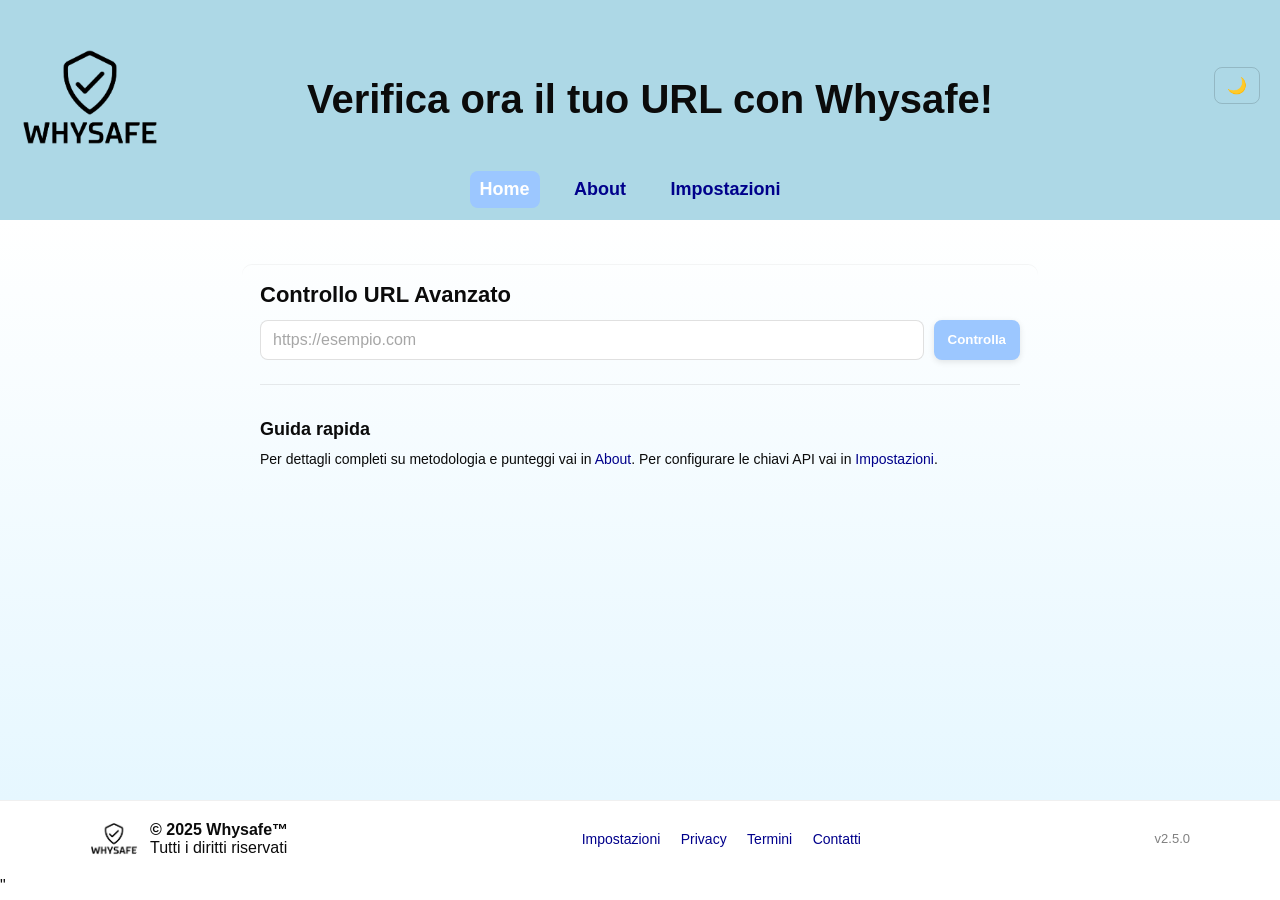
==== commit 802f8e0d: "Sesto commit" ====
--- a/Whysafe/index.html
+++ b/Whysafe/index.html
@@ -1,9 +1,11 @@
 <!DOCTYPE html>
-<html lang="en">
+<html lang="it">
 <head>
     <meta charset="UTF-8">
     <meta name="viewport" content="width=device-width, initial-scale=1.0">
-    <title>Document</title>
+  <title>Whysafe - Controllo URL e Sicurezza Sito</title>
+  <meta name="description" content="Whysafe analizza URL e siti web con controlli anti-phishing, reputazione dominio, rilevamento contenuti illegali e consigli pratici di sicurezza.">
+  <link rel="icon" type="image/png" href="Elementi/WHISAFE3.png">
     <meta name="color-scheme" content="light dark">
     <script>
       (function () {
@@ -23,11 +25,12 @@
 <body>
     <header>
         <div class="navbar">
-            <div class="logo"><img src="Elementi/WHISAFE3.png"> </div>
+            <div class="logo"><img src="Elementi/WHISAFE3.png" alt="Logo Whysafe"> </div>
             <h1>Verifica ora il tuo URL con Whysafe!</h1>
             <nav>
                 <li><a class="active" href="index.html">Home</a></li>
                 <li><a href="about.html">About</a></li>
+              <li><a href="settings.html">Impostazioni</a></li>
             </nav>
             <button class="theme-toggle" aria-label="Switch to dark mode">🌙</button>
             <div class="burger">
@@ -57,144 +60,13 @@
           </div>
           <ul id="reasons" class="reasons"></ul>
           <div class="api-info">
-            ℹ️ Il controllo usa analisi locale + API esterne (URLhaus, Google Safe Browsing se configurato)
+            ℹ️ Il controllo usa analisi locale + API esterne (URLhaus, Google Safe Browsing se configurato) + blocklist torrent aggiornata automaticamente.
           </div>
         </div>
 
         <section class="how-it-works">
-          <h3>🔍 Sistema di Analisi Avanzato</h3>
-          <p><strong>Whysafe</strong> esegue controlli multi-livello per rilevare siti pericolosi:</p>
-          
-          <h4>Livello 1: Analisi Locale (istantanea)</h4>
-          <ul>
-            <li><strong>HTTPS:</strong> Se il sito non usa crittografia (−40%)</li>
-            <li><strong>Indirizzo IP:</strong> Uso di IP invece di dominio (−35%)</li>
-            <li><strong>Punycode/IDN:</strong> Possibile spoofing di dominio (−20%)</li>
-            <li><strong>TLD sospetti:</strong> Domini con estensioni rischiose come .tk, .ml (−15%)</li>
-            <li><strong>URL lungo:</strong> Possibile obfuscation (−18%)</li>
-            <li><strong>Caratteri @ e null bytes:</strong> Tecniche di phishing note (−25%, −20%)</li>
-            <li><strong>Typosquatting:</strong> Molti trattini nel dominio (−7 a −15%)</li>
-            <li><strong>URL Abbreviati:</strong> Nascondono il vero dominio (−15%)</li>
-          </ul>
-
-          <h4>Livello 2: Verifiche Esterne (gratuita)</h4>
-          <ul>
-            <li><strong>URLhaus:</strong> Database aggiornato di siti malevoli rilevati da ricercatori di malware (−50% se trovato)</li>
-            <li><strong>Google Safe Browsing:</strong> Database globale di phishing, malware, software indesiderato (−60% se rilevato) <em>— richiede configurazione API</em></li>
-          </ul>
-
-          <h4>Livello 3: Rilevamento Contenuto Illegale</h4>
-          <p><strong>Whysafe</strong> ora identifica automaticamente siti che ospitano contenuto illegale:</p>
-          <ul>
-            <li><strong>🎬 Torrent Illegali:</strong> The Pirate Bay, 1337x, RARBG, Kickass, etc.</li>
-            <li><strong>📺 Streaming Pirata:</strong> FMovies, SolarMovies, Putlocker, 123Movies, Soap2Day, etc.</li>
-            <li><strong>📥 File Sharing Illegale:</strong> RapidGator, Uploaded.net, Megashare, oBoom, etc.</li>
-            <li><strong>📚 Ebook Pirata:</strong> Z-Library, BookZZ, Library Genesis, SciHub, etc.</li>
-            <li><strong>⚠️ Pattern URL Sospetti:</strong> Analizza keywords e struttura URL per rilevare siti illegali</li>
-          </ul>
-          <p><strong>Risultato:</strong> Se rileva contenuto illegale, il punteggio scende drasticamente a <strong>5%</strong> con avvertenza critica. Questi siti espongono l'utente a malware, spyware, e virus.</p>
-
-          <h4>Livello 4: Analisi Completa del Sito (contenuto + struttura)</h4>
-          <p>Oltre all'URL, Whysafe controlla anche segnali dell'intero sito:</p>
-          <ul>
-            <li><strong>Contenuto della homepage:</strong> Ricerca pattern di phishing, urgenza falsa e richieste dati sensibili</li>
-            <li><strong>Download pericolosi:</strong> Rileva riferimenti frequenti a file eseguibili (.exe, .apk, .msi, etc.)</li>
-            <li><strong>Pagine fiducia:</strong> Verifica presenza di privacy policy, termini, contatti/about</li>
-            <li><strong>Verifica URL su VirusTotal:</strong> Con API key opzionale controlla rilevazioni multi-engine</li>
-          </ul>
-
-          <h4>Livello 5: Indice di Affidabilità del Sito (0-100%)</h4>
-          <p>Un punteggio dedicato che calcola quanto è affidabile il dominio stesso, indipendentemente dal contenuto:</p>
-          <ul>
-            <li><strong>Verifica Esistenza Sito:</strong> Controlla se il sito è raggiungibile e risponde correttamente</li>
-            <li><strong>Popolarità del Sito:</strong> Siti noti e affidabili (Google, Wikipedia, GitHub) hanno score maggiore</li>
-            <li><strong>Storico di Sicurezza:</strong> Se il sito ha avuto problemi di malware/phishing in passato (VirusTotal, URLhaus storico)</li>
-            <li><strong>Reputazione del TLD:</strong> Domini con TLD sospetti (.tk, .ml) hanno score inferiore</li>
-            <li><strong>Pattern di Phishing:</strong> Domini che contengono parole tipiche di phishing (login, verify, account)</li>
-            <li><strong>Complessità Dominio:</strong> Troppi sottodomini o struttura strana riduce la fiducia</li>
-          </ul>
-
-          <h4>Scoring Finale</h4>
-          <ul>
-            <li><strong style="color: #4caf50;">80-100%:</strong> ✓ SICURO — Probabilmente legittimo</li>
-            <li><strong style="color: #ffb74d;">60-79%:</strong> ⚠ SOSPETTO — Verificare con attenzione</li>
-            <li><strong style="color: #ff9800;">30-59%:</strong> ⛔ RISCHIOSO — Evitare se possibile</li>
-            <li><strong style="color: #d32f2f;">0-29%:</strong> 🚫 PERICOLOSO — Non visitare</li>
-          </ul>
-
-          <h4>Indice di Affidabilità del Sito </h4>
-          <p><em>Visualizzato separatamente nella sezione risultati</em></p>
-          <ul>
-            <li><strong style="color: #4caf50;">85-100%:</strong> ✓ ECCELLENTE — Sito molto affidabile e rinomato</li>
-            <li><strong style="color: #ffb74d;">70-84%:</strong> ⚠ BUONO — Sito affidabile senza problemi noti</li>
-            <li><strong style="color: #ff9800;">50-69%:</strong> ⛔ MEDIO — Sito generico con rischi moderati</li>
-            <li><strong style="color: #d32f2f;">0-49%:</strong> 🚫 SCARSO — Sito con problemi di affidabilità</li>
-          </ul>
-
-          <h4>Come viene Giustificato il Punteggio</h4>
-          <p>Ogni indice di affidabilità mostra i <strong>"Motivi del Punteggio"</strong> — una lista dettagliata di <strong>perché</strong> il sito ha ricevuto quel punteggio specifico:</p>
-          <ul>
-            <li><strong>Verifica Raggiungibilità:</strong> Il sito risponde correttamente ai server web e è attivo</li>
-            <li><strong>Dominio Conosciuto:</strong> Se il sito è nel database di domini affidabili globali</li>
-            <li><strong>Reputazione TLD:</strong> Se il dominio usa un'estensione trustworthy (.com, .org) o rischiosa (.tk, .ml)</li>
-            <li><strong>Storico Malware:</strong> Se il sito è mai stato rilevato con malware dai principali antivirus</li>
-            <li><strong>Crittografia SSL:</strong> Se la comunicazione è cifrata con HTTPS</li>
-            <li><strong>Pattern Phishing:</strong> Se il dominio contiene parole sospette come "verify", "login", "secure"</li>
-          </ul>
-        </section>
-
-        <section class="api-config">
-          <h3>⚙️ Configurazione API (Opzionale)</h3>
-          <p>Per abilitare i controlli avanzati con <strong>Google Safe Browsing</strong> e <strong>VirusTotal</strong>, puoi configurare le chiavi API:</p>
-          
-          <div style="background: rgba(0,0,0,0.04); padding: 12px; border-radius: 8px; margin: 10px 0; border-left: 3px solid var(--accent);">
-            <ol style="margin: 0; padding-left: 20px;">
-              <li>Vai su <strong><a href="https://console.cloud.google.com/" target="_blank">Google Cloud Console</a></strong></li>
-              <li>Crea un progetto (se non lo hai)</li>
-              <li>Abilita <strong>Safe Browsing API</strong></li>
-              <li>Crea una chiave API (tipo "Browser")</li>
-              <li>Incolla le chiavi qui:</li>
-            </ol>
-          </div>
-
-          <div style="display: flex; gap: 8px; margin-top: 10px;">
-            <input id="apiKeyInput" type="password" placeholder="Incolla la chiave API di Google Safe Browsing" style="flex: 1;">
-            <button type="button" onclick="document.dispatchEvent(new CustomEvent('setApiKey', {detail: document.getElementById('apiKeyInput').value}))" style="background: var(--accent); color: #fff; border: none; padding: 8px 12px; border-radius: 6px; cursor: pointer; font-weight: 600;">
-              Salva Chiave
-            </button>
-          </div>
-
-          <div style="display: flex; gap: 8px; margin-top: 10px;">
-            <input id="vtApiKeyInput" type="password" placeholder="Incolla la chiave API VirusTotal (opzionale ma consigliata)" style="flex: 1;">
-            <button type="button" onclick="document.dispatchEvent(new CustomEvent('setVtApiKey', {detail: document.getElementById('vtApiKeyInput').value}))" style="background: #ef6c00; color: #fff; border: none; padding: 8px 12px; border-radius: 6px; cursor: pointer; font-weight: 600;">
-              Salva VirusTotal
-            </button>
-          </div>
-          
-          <p style="font-size: 12px; color: rgba(0,0,0,0.5); margin-top: 8px;">
-            💡 Le chiavi sono salvate solo nel tuo browser locale. Non sono memorizzate su server di Whysafe.
-          </p>
-        </section>
-
-        <section class="user-safety-guide">
-          <h3>🛡️ Buone Pratiche Utente</h3>
-          <ul>
-            <li>Non inserire mai password, OTP, IBAN, numero carta o seed phrase su siti sospetti.</li>
-            <li>Controlla sempre il dominio lettera per lettera prima di fare login.</li>
-            <li>Evita download di file eseguibili da siti non ufficiali.</li>
-            <li>Se il punteggio è sotto 60%, cerca il servizio tramite fonte ufficiale.</li>
-            <li>Usa autenticazione a due fattori (2FA) su account importanti.</li>
-          </ul>
-        </section>
-
-        <section class="data-privacy">
-          <h3>🔒 Privacy dei Dati</h3>
-          <ul>
-            <li><strong>Analisi locale:</strong> Nessun dato inviato da qui</li>
-            <li><strong>URLhaus:</strong> Solo l'URL viene inviato a URLhaus; non ci sono log su di te</li>
-            <li><strong>Google Safe Browsing:</strong> Google riceve l'URL ma fornisce solo sì/no; scopri la loro <a href="https://safebrowsing.google.com/" target="_blank">politica di privacy</a></li>
-            <li><strong>Questa pagina:</strong> Nessun cookie, nessun tracciamento, open-source friendly</li>
-          </ul>
+          <h3>Guida rapida</h3>
+          <p>Per dettagli completi su metodologia e punteggi vai in <a href="about.html">About</a>. Per configurare le chiavi API vai in <a href="settings.html">Impostazioni</a>.</p>
         </section>
       </section>
     </main>
@@ -209,13 +81,14 @@
         </div>
 
         <nav class="footer-nav" aria-label="Footer">
+          <a href="settings.html">Impostazioni</a>
           <a href="privacy.html">Privacy</a>
           <a href="terms.html">Termini</a>
           <a href="contact.html">Contatti</a>
         </nav>
 
         <div class="footer-meta">
-          <div class="version">v2.4.0</div>
+          <div class="version">v2.5.0</div>
         </div>
       </div>
     </footer>
--- a/Whysafe/styles.css
+++ b/Whysafe/styles.css
@@ -160,6 +160,46 @@
     opacity: 1;
     transform: translateY(0);
   }
+
+  .special-domain-notice {
+    margin: 12px 0 14px 0;
+    padding: 12px 14px;
+    border-radius: 10px;
+    background: linear-gradient(135deg, rgba(255, 193, 7, 0.14) 0%, rgba(255, 152, 0, 0.10) 100%);
+    border-left: 4px solid #ff9800;
+  }
+
+  .reasons .special-domain-notice-item {
+    list-style: none;
+    margin: 0;
+    padding: 0;
+  }
+
+  .special-domain-notice-title {
+    font-weight: 700;
+    font-size: 14px;
+    margin-bottom: 6px;
+    color: #e65100;
+  }
+
+  .special-domain-notice-text {
+    font-size: 13px;
+    line-height: 1.6;
+    color: rgba(0, 0, 0, 0.78);
+  }
+
+  [data-theme="dark"] .special-domain-notice {
+    background: linear-gradient(135deg, rgba(255, 193, 7, 0.18) 0%, rgba(255, 152, 0, 0.12) 100%);
+    border-left-color: #ffb74d;
+  }
+
+  [data-theme="dark"] .special-domain-notice-title {
+    color: #ffcc80;
+  }
+
+  [data-theme="dark"] .special-domain-notice-text {
+    color: rgba(230, 238, 248, 0.82);
+  }
 }
 
 #scoreValue {
@@ -373,6 +413,132 @@
   transform: translateY(-1px);
 }
 
+.settings-panel {
+  margin-top: 24px;
+}
+
+.settings-grid {
+  display: grid;
+  grid-template-columns: repeat(auto-fit, minmax(260px, 1fr));
+  gap: 12px;
+  margin-top: 10px;
+}
+
+.settings-card {
+  background: rgba(0, 0, 0, 0.03);
+  border: 1px solid rgba(0, 0, 0, 0.08);
+  border-radius: 10px;
+  padding: 12px;
+}
+
+.settings-card h4 {
+  margin: 0 0 8px 0;
+  font-size: 16px;
+}
+
+.settings-card-desc {
+  font-size: 13px;
+  color: rgba(0, 0, 0, 0.7);
+  margin: 0 0 10px 0;
+}
+
+.settings-row {
+  margin-bottom: 8px;
+}
+
+.settings-row input {
+  width: 100%;
+  box-sizing: border-box;
+}
+
+.settings-actions {
+  display: flex;
+  gap: 8px;
+  flex-wrap: wrap;
+}
+
+.btn-secondary {
+  background: #607d8b;
+  color: #fff;
+  border: none;
+  padding: 8px 14px;
+  border-radius: 6px;
+  cursor: pointer;
+  font-weight: 600;
+}
+
+.btn-secondary:hover {
+  opacity: 0.95;
+}
+
+.settings-help {
+  margin-top: 10px;
+  font-size: 12px;
+  color: rgba(0, 0, 0, 0.65);
+}
+
+.settings-help a {
+  color: var(--nav-link);
+}
+
+.settings-status {
+  margin-top: 12px;
+  padding: 10px 12px;
+  border-radius: 8px;
+  font-size: 13px;
+  line-height: 1.5;
+  background: rgba(96, 125, 139, 0.12);
+  border-left: 3px solid #607d8b;
+  color: #37474f;
+}
+
+.settings-status:empty {
+  display: none;
+}
+
+.settings-status.success {
+  background: rgba(76, 175, 80, 0.12);
+  border-left-color: #4caf50;
+  color: #2e7d32;
+}
+
+.settings-status.error {
+  background: rgba(211, 47, 47, 0.12);
+  border-left-color: #d32f2f;
+  color: #b71c1c;
+}
+
+.settings-status.info {
+  background: rgba(33, 150, 243, 0.12);
+  border-left-color: #2196f3;
+  color: #0d47a1;
+}
+
+.settings-disclaimer {
+  margin-top: 10px;
+  font-size: 12px;
+  color: rgba(0, 0, 0, 0.58);
+}
+
+.api-status-indicator {
+  margin-top: 12px;
+  padding: 8px 12px;
+  background: rgba(76, 175, 80, 0.1);
+  border-left: 3px solid #4caf50;
+  border-radius: 4px;
+  color: #2e7d32;
+  font-size: 13px;
+  font-weight: 600;
+  line-height: 1.6;
+}
+
+.api-status-indicator.neutral {
+  background: rgba(96, 125, 139, 0.12);
+  border-left-color: #607d8b;
+  color: #37474f;
+  font-weight: 500;
+}
+
 /* Data privacy section */
 .data-privacy {
   margin-top: 24px;
@@ -410,6 +576,47 @@
 [data-theme="dark"] .api-config,
 [data-theme="dark"] .data-privacy {
   border-top-color: rgba(255,255,255,0.04);
+}
+
+[data-theme="dark"] .settings-card {
+  background: rgba(255, 255, 255, 0.03);
+  border-color: rgba(255, 255, 255, 0.08);
+}
+
+[data-theme="dark"] .settings-card-desc,
+[data-theme="dark"] .settings-help,
+[data-theme="dark"] .settings-disclaimer {
+  color: rgba(230, 238, 248, 0.72);
+}
+
+[data-theme="dark"] .settings-status {
+  background: rgba(96, 125, 139, 0.2);
+  color: #cfd8dc;
+}
+
+[data-theme="dark"] .settings-status.success {
+  background: rgba(76, 175, 80, 0.2);
+  color: #90d68b;
+}
+
+[data-theme="dark"] .settings-status.error {
+  background: rgba(211, 47, 47, 0.2);
+  color: #ff9b9b;
+}
+
+[data-theme="dark"] .settings-status.info {
+  background: rgba(33, 150, 243, 0.2);
+  color: #90caf9;
+}
+
+[data-theme="dark"] .api-status-indicator {
+  background: rgba(76, 175, 80, 0.2);
+  color: #90d68b;
+}
+
+[data-theme="dark"] .api-status-indicator.neutral {
+  background: rgba(96, 125, 139, 0.2);
+  color: #cfd8dc;
 }
 
 /* ========== SITE REPUTATION BOX ========== */
